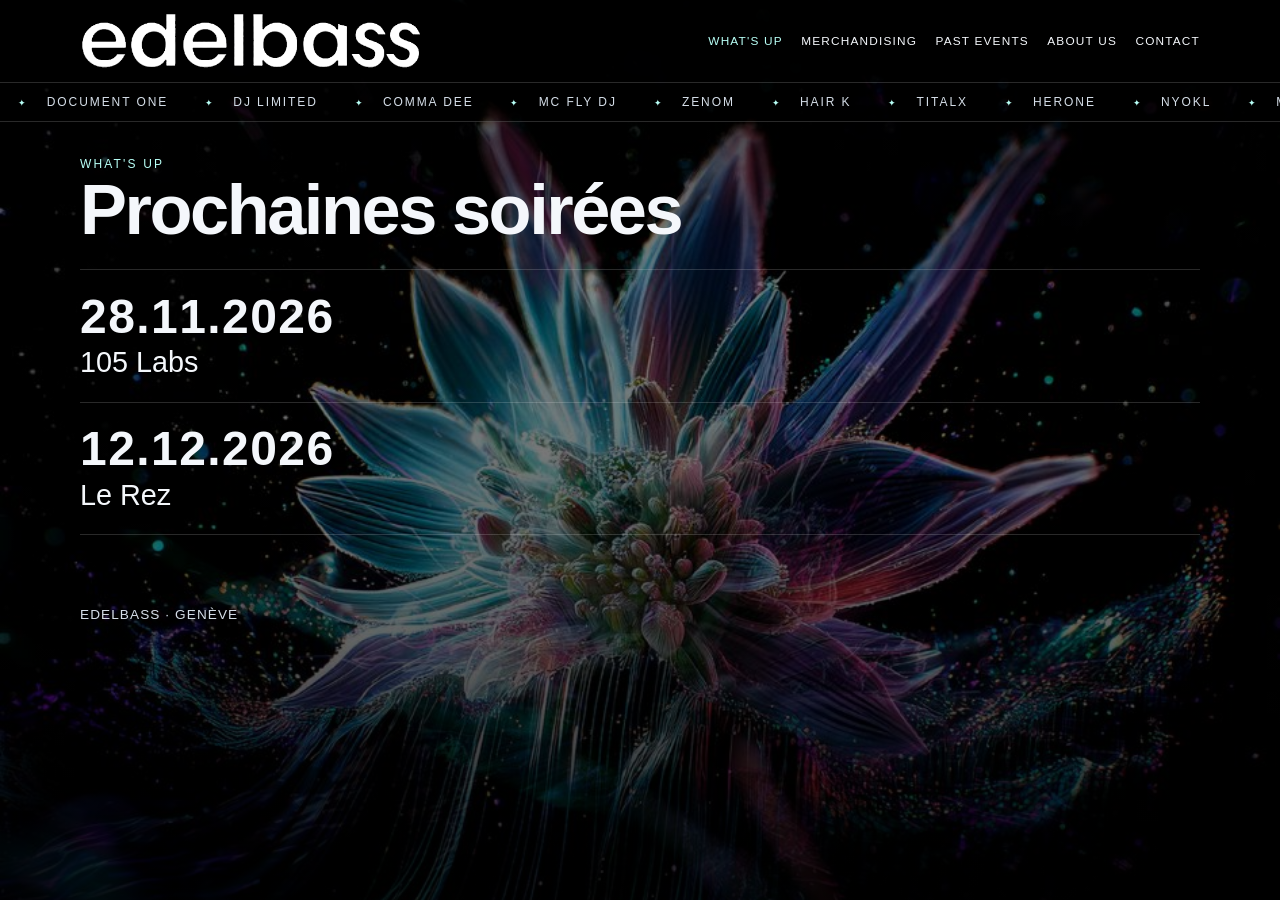
==== index.html @ 44a6c8ba "Importer le site Edelbass tel qu'il est sur le bureau." ====
<!DOCTYPE html>
<html lang="fr">
<head>
  <meta charset="utf-8">
  <meta name="viewport" content="width=device-width, initial-scale=1">
  <title>What's Up — Edelbass</title>
  <meta name="description" content="Prochaines soirées drum and bass d’Edelbass à Genève.">
  <link rel="stylesheet" href="css/style.css">
</head>
<body data-page="whats-up">
  <div data-chrome></div>
  <main class="wrap">
    <p class="kicker">What's Up</p>
    <h1>Prochaines soirées</h1>
    <div data-upcoming></div>
  </main>
  <footer class="site-footer wrap">
    <p>Edelbass · Genève</p>
  </footer>
  <script src="js/content.js"></script>
  <script src="js/main.js"></script>
</body>
</html>
---- css/style.css ----
:root {
  --text: #f4f7fb;
  --muted: #d5dee8;
  --cyan: #b8fff6;
  --line: rgba(255, 255, 255, 0.16);
  --panel: rgba(0, 0, 0, 0.46);
  color-scheme: dark;
}

*,
*::before,
*::after {
  box-sizing: border-box;
}

html {
  scroll-behavior: smooth;
}

body {
  margin: 0;
  min-height: 100vh;
  color: var(--text);
  font-family: "Avenir Next", Avenir, "Century Gothic", "Trebuchet MS", sans-serif;
  background: #05060a;
  overflow-x: hidden;
}

body::before {
  content: "";
  position: fixed;
  inset: 0;
  z-index: -1;
  background:
    linear-gradient(
      to bottom,
      rgba(0, 0, 0, 0.78) 0%,
      rgba(0, 0, 0, 0.48) 32%,
      rgba(0, 0, 0, 0.58) 68%,
      rgba(0, 0, 0, 0.86) 100%
    ),
    url("../themesiteinternet.jpeg") center 18% / cover no-repeat;
}

img {
  max-width: 100%;
}

a {
  color: inherit;
}

:focus-visible {
  outline: 2px solid var(--cyan);
  outline-offset: 3px;
}

.wrap {
  width: min(1120px, calc(100% - 2rem));
  margin-inline: auto;
}

main {
  padding: 2.2rem 0 4.5rem;
}

.kicker {
  margin: 0;
  color: var(--cyan);
  font-size: 0.75rem;
  letter-spacing: 0.18em;
  text-transform: uppercase;
}

h1 {
  margin: 0.35rem 0 1.6rem;
  font-size: clamp(2.2rem, 6vw, 4.4rem);
  font-weight: 600;
  letter-spacing: -0.035em;
  line-height: 0.95;
}

h2 {
  font-weight: 600;
}

.site-header {
  position: sticky;
  top: 0;
  z-index: 20;
  background: rgba(0, 0, 0, 0.5);
  backdrop-filter: blur(16px);
}

.header-inner {
  display: flex;
  flex-wrap: wrap;
  align-items: center;
  justify-content: space-between;
  gap: 0.75rem 1rem;
  width: min(1120px, calc(100% - 2rem));
  margin: 0 auto;
  padding: 0.75rem 0;
}

.logo {
  max-width: calc(100% - 7.5rem);
}

.logo img {
  display: block;
  height: 36px;
  width: auto;
  max-width: 100%;
}

.nav-toggle {
  flex-shrink: 0;
  margin-left: auto;
  min-height: 44px;
  padding: 0.4rem 0.85rem;
  border: 1px solid var(--line);
  background: transparent;
  color: var(--text);
  font: inherit;
  letter-spacing: 0.12em;
  text-transform: uppercase;
  white-space: nowrap;
  cursor: pointer;
}

.site-nav {
  display: none;
  flex-basis: 100%;
  flex-direction: column;
}

.site-nav.is-open {
  display: flex;
}

.site-nav a {
  display: flex;
  align-items: center;
  min-height: 44px;
  padding: 0.75rem 0;
  border-top: 1px solid var(--line);
  text-decoration: none;
  font-size: 0.82rem;
  letter-spacing: 0.1em;
  text-transform: uppercase;
}

.site-nav a[aria-current="page"] {
  color: var(--cyan);
}

.marquee {
  overflow: hidden;
  border-block: 1px solid var(--line);
  background: rgba(0, 0, 0, 0.38);
}

.marquee__track {
  display: flex;
  width: max-content;
  animation: marquee 120s linear infinite;
}

.marquee:hover .marquee__track,
.marquee:focus-within .marquee__track {
  animation-play-state: paused;
}

.marquee__group {
  display: flex;
  margin: 0;
  padding: 0.75rem 0;
  list-style: none;
}

.marquee__group li {
  padding: 0 1.15rem;
  color: var(--muted);
  font-size: 0.75rem;
  letter-spacing: 0.16em;
  text-transform: uppercase;
  white-space: nowrap;
}

.marquee__group li::before {
  content: "✦";
  margin-right: 1.15rem;
  color: var(--cyan);
  font-size: 0.55rem;
}

@keyframes marquee {
  from {
    transform: translateX(0);
  }
  to {
    transform: translateX(-50%);
  }
}

.event-list,
.poster-grid,
.product-grid,
.committee,
.contact-list {
  margin: 0;
  padding: 0;
  list-style: none;
}

.event-card {
  display: grid;
  gap: 0.85rem;
  padding: 1.4rem 0;
  border-top: 1px solid var(--line);
}

.event-card:last-child {
  border-bottom: 1px solid var(--line);
}

.event-poster {
  display: block;
  width: min(220px, 100%);
  height: auto;
}

.event-date,
.event-venue,
.event-info {
  margin: 0;
}

.event-date {
  font-size: clamp(1.8rem, 5vw, 3rem);
  font-weight: 600;
  letter-spacing: 0.03em;
  line-height: 1;
}

.event-venue {
  margin-top: 0.35rem;
  font-size: clamp(1.25rem, 2.5vw, 1.8rem);
  font-weight: 500;
}

.event-info {
  margin-top: 0.45rem;
  color: var(--muted);
}

.ticket {
  justify-self: start;
  display: inline-flex;
  align-items: center;
  min-height: 44px;
  padding: 0.55rem 1rem;
  border: 1px solid rgba(255, 255, 255, 0.75);
  text-decoration: none;
  letter-spacing: 0.14em;
  text-transform: uppercase;
  font-size: 0.75rem;
}

.ticket:hover {
  background: #fff;
  color: #05060a;
}

.poster-grid {
  display: grid;
  gap: 1.4rem;
}

.poster-button {
  display: block;
  width: 100%;
  padding: 0;
  border: 0;
  background: transparent;
  color: inherit;
  text-align: left;
  cursor: pointer;
}

.poster-button img {
  display: block;
  width: 100%;
  height: auto;
  background: rgba(0, 0, 0, 0.25);
}

.poster-button span {
  display: block;
  margin-top: 0.55rem;
  font-size: 0.78rem;
  letter-spacing: 0.14em;
}

.poster-button:hover img {
  opacity: 0.9;
}

.event-dialog {
  width: min(760px, calc(100% - 1.5rem));
  max-height: calc(100vh - 1.5rem);
  margin: auto;
  padding: 1rem;
  border: 1px solid var(--line);
  background: rgba(6, 8, 12, 0.94);
  color: var(--text);
}

.event-dialog::backdrop {
  background: rgba(0, 0, 0, 0.78);
}

.event-dialog__bar {
  display: flex;
  align-items: center;
  justify-content: space-between;
  gap: 1rem;
  margin-bottom: 0.8rem;
}

.event-dialog__date {
  margin: 0;
  letter-spacing: 0.12em;
}

.event-dialog__close {
  min-height: 44px;
  padding: 0.4rem 0.8rem;
  border: 1px solid var(--line);
  background: transparent;
  color: inherit;
  font: inherit;
  cursor: pointer;
}

.event-dialog__poster {
  display: block;
  width: auto;
  max-width: 100%;
  max-height: 68vh;
  height: auto;
  margin-inline: auto;
  object-fit: contain;
}

.photo-grid {
  display: grid;
  grid-template-columns: repeat(auto-fill, minmax(140px, 1fr));
  gap: 0.6rem;
  margin: 1rem 0 0;
  padding: 0;
  list-style: none;
}

.photo-grid img {
  display: block;
  width: 100%;
  height: auto;
}

.product-grid {
  display: grid;
  gap: 1rem;
}

.product {
  padding: 0.9rem;
  background: var(--panel);
  border: 1px solid var(--line);
}

.product img {
  display: block;
  width: 100%;
  height: auto;
  margin-bottom: 0.8rem;
}

.product h2,
.product-price,
.product-variants {
  margin: 0;
}

.product h2 {
  font-size: 1.15rem;
}

.product-price {
  margin-top: 0.3rem;
}

.product-variants {
  margin-top: 0.25rem;
  color: var(--muted);
  font-size: 0.9rem;
}

.prose {
  max-width: 68ch;
}

.prose h2 {
  margin: 2.4rem 0 0.75rem;
  font-size: 1.35rem;
}

.prose p {
  margin: 0 0 0.95rem;
  color: #e8eef4;
  font-size: 1.05rem;
  line-height: 1.65;
}

.committee {
  display: grid;
  gap: 0.75rem;
  margin-top: 1rem;
}

.member {
  padding: 1rem 1.05rem;
  background: var(--panel);
  border: 1px solid var(--line);
}

.member h3 {
  margin: 0;
  font-size: 1.15rem;
  font-weight: 600;
}

.member p {
  margin: 0.35rem 0 0;
  color: var(--cyan);
  font-size: 0.75rem;
  letter-spacing: 0.12em;
  text-transform: uppercase;
}

.contact-list {
  display: grid;
  gap: 0.8rem;
  font-size: clamp(1.4rem, 3vw, 2rem);
}

.contact-list a {
  text-underline-offset: 0.18em;
}

.empty {
  margin: 0;
  color: var(--muted);
  line-height: 1.5;
}

.site-footer {
  padding: 0 0 2rem;
  color: var(--muted);
  font-size: 0.85rem;
  letter-spacing: 0.08em;
  text-transform: uppercase;
}

.site-footer p {
  margin: 0;
}

@media (min-width: 700px) {
  .event-card {
    grid-template-columns: auto 1fr;
    align-items: center;
    column-gap: 2rem;
  }

  .event-card .ticket {
    grid-column: 2;
    justify-self: start;
  }

  .poster-grid,
  .committee,
  .product-grid {
    grid-template-columns: 1fr 1fr;
  }
}

@media (min-width: 980px) {
  .logo img {
    height: 58px;
  }

  .nav-toggle {
    display: none;
  }

  .site-nav,
  .site-nav.is-open {
    display: flex;
    flex-basis: auto;
    flex-direction: row;
    align-items: center;
    gap: 1.15rem;
  }

  .site-nav a {
    padding: 0.35rem 0;
    border-top: 0;
    font-size: 0.74rem;
  }

  .poster-grid {
    grid-template-columns: 1fr 1fr 1fr;
  }

  .product-grid {
    grid-template-columns: repeat(3, 1fr);
  }
}

@media (prefers-reduced-motion: reduce) {
  html {
    scroll-behavior: auto;
  }

  .marquee__track {
    animation: none;
    width: auto;
  }

  .marquee__group {
    flex-wrap: wrap;
    justify-content: center;
    width: 100%;
    row-gap: 0.35rem;
  }

  .marquee__group[aria-hidden="true"] {
    display: none;
  }
}
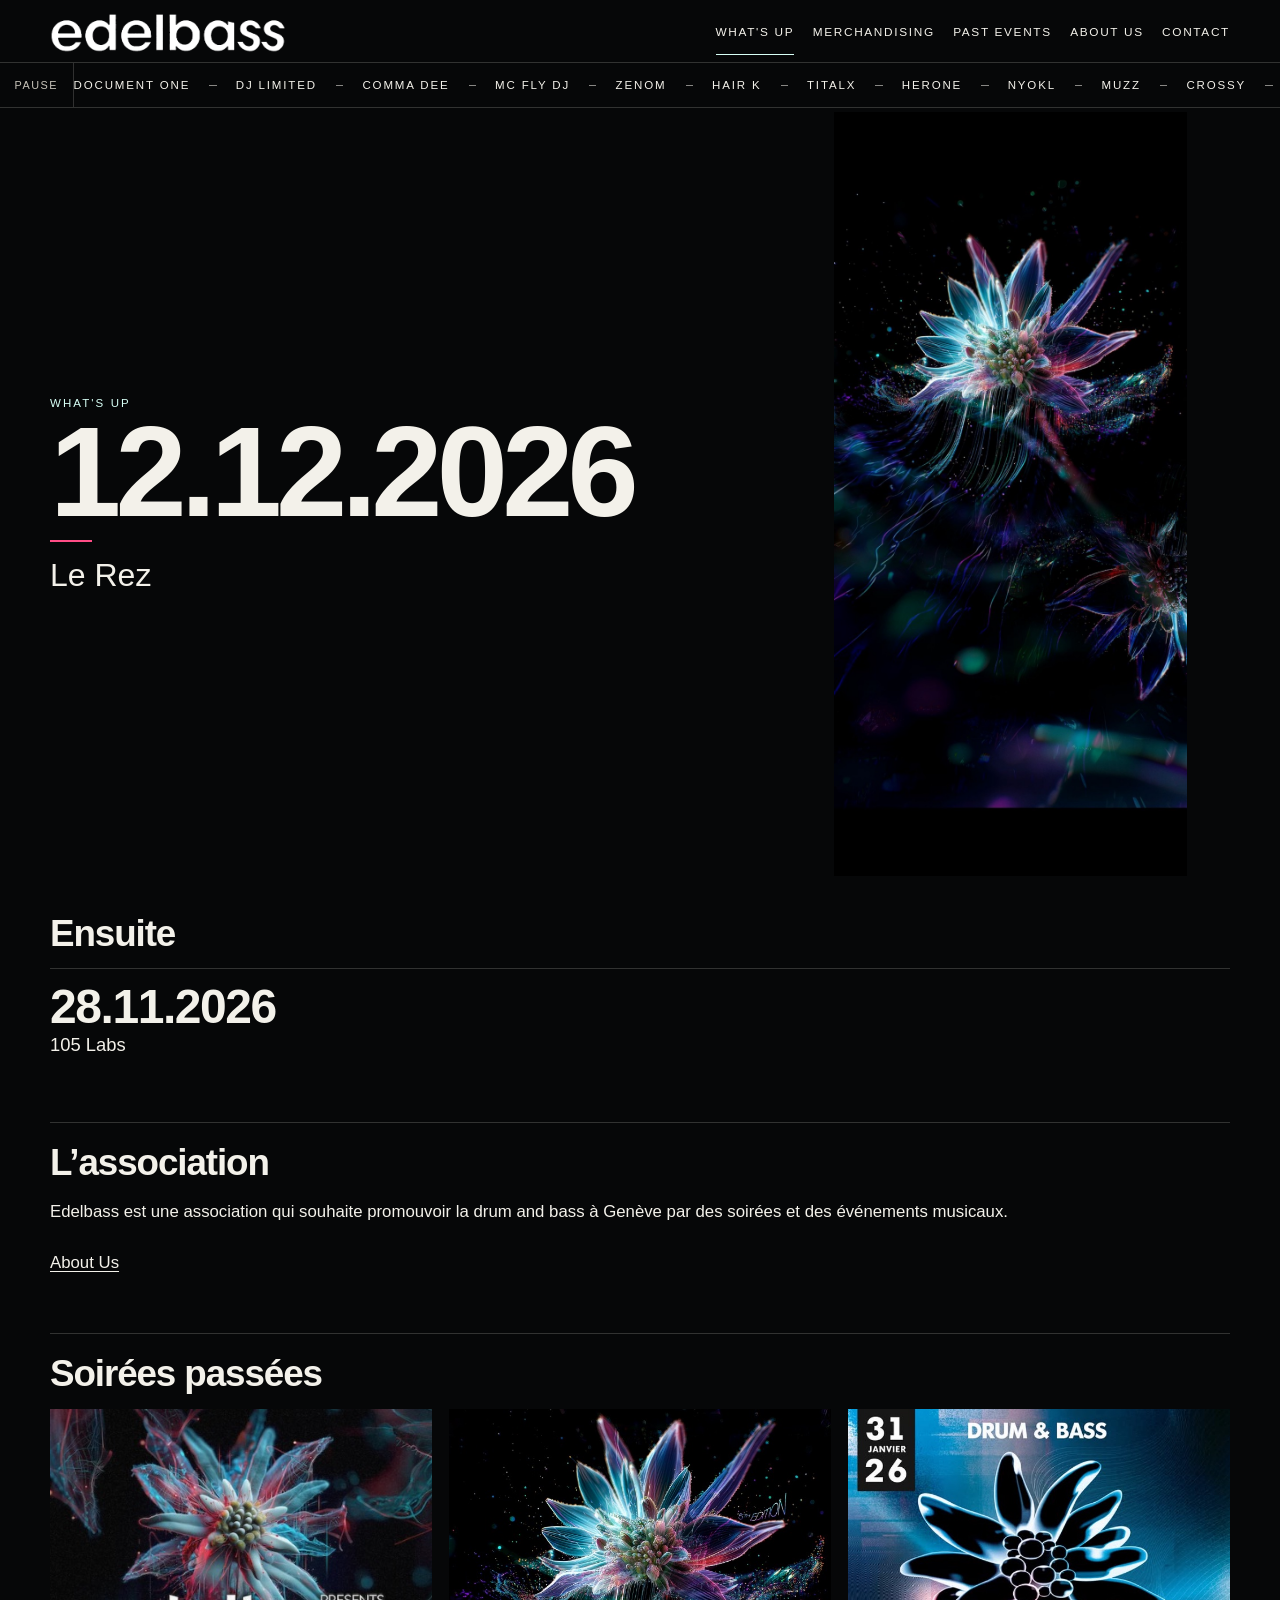
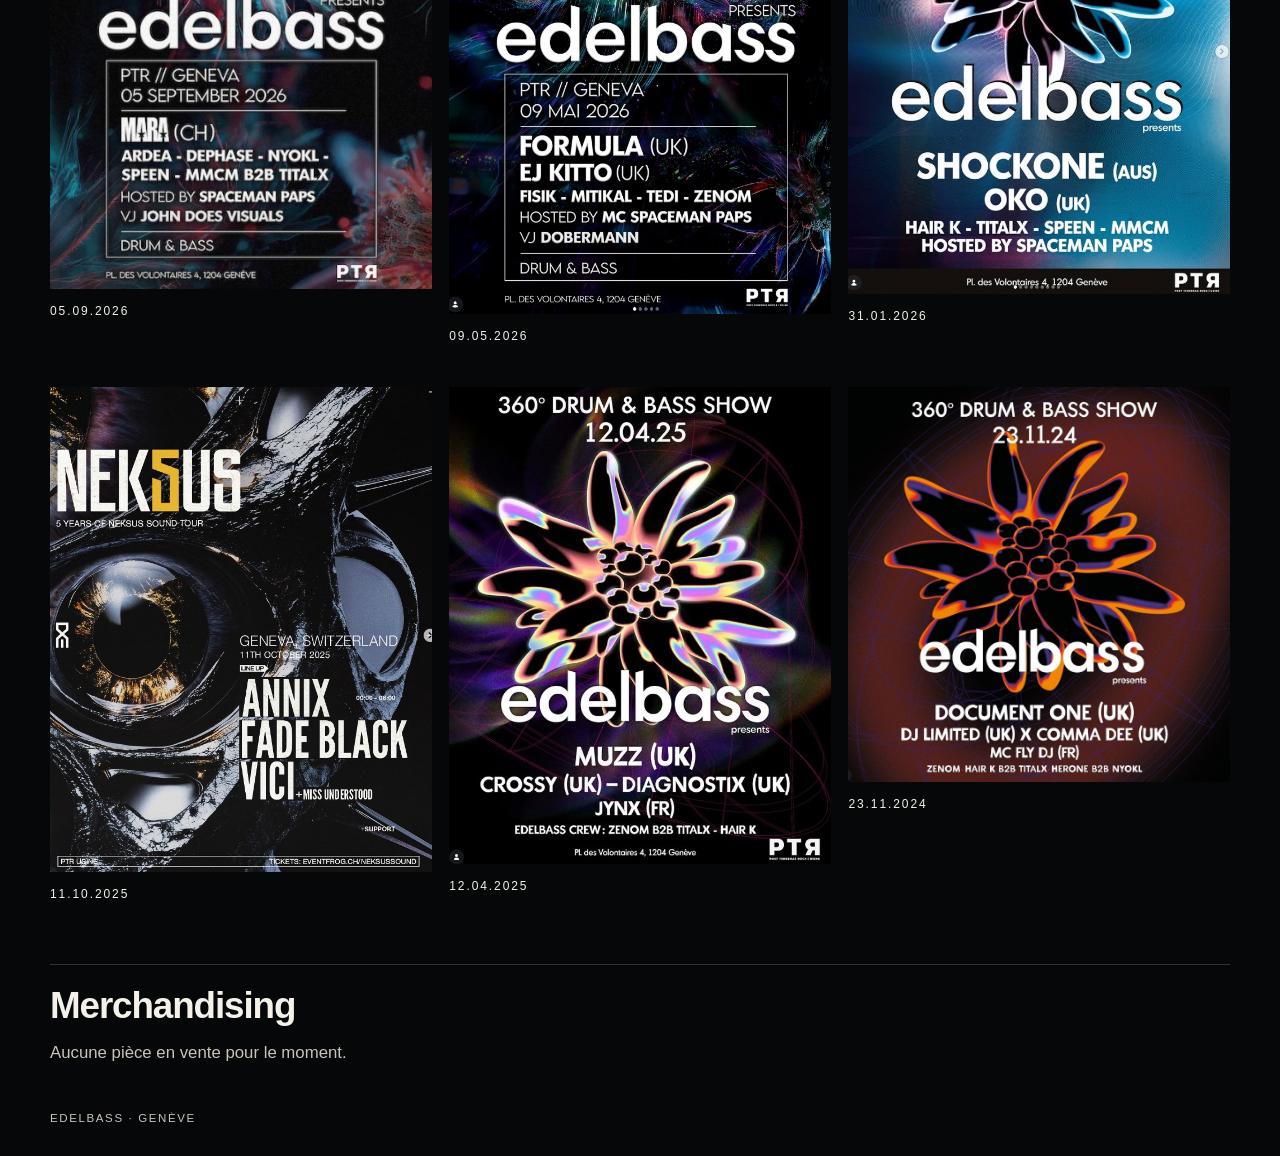
==== commit 9129807f: "Refondre le site Edelbass autour des affiches et de la prochaine date." ====
--- a/index.html
+++ b/index.html
@@ -8,15 +8,39 @@
   <link rel="stylesheet" href="css/style.css">
 </head>
 <body data-page="whats-up">
+  <a class="skip" href="#contenu">Aller au contenu</a>
   <div data-chrome></div>
-  <main class="wrap">
-    <p class="kicker">What's Up</p>
-    <h1>Prochaines soirées</h1>
-    <div data-upcoming></div>
+  <main id="contenu">
+    <div class="stage">
+      <div class="stage__copy">
+        <p class="kicker">What's Up</p>
+        <div data-upcoming></div>
+      </div>
+      <figure class="flower">
+        <img src="media/edelweiss.jpg" alt="Edelweiss lumineux, cyan et magenta, sur fond noir." width="800" height="1732">
+      </figure>
+    </div>
+    <div class="stage-follow" data-upcoming-rest></div>
+    <div class="wrap">
+      <section class="band" data-intro></section>
+      <section class="band">
+        <div class="band__head">
+          <h2><a href="past-events.html">Soirées passées</a></h2>
+        </div>
+        <ul class="poster-grid" data-past-preview></ul>
+      </section>
+      <section class="band">
+        <div class="band__head">
+          <h2><a href="merchandising.html">Merchandising</a></h2>
+        </div>
+        <div data-merch-preview></div>
+      </section>
+    </div>
   </main>
-  <footer class="site-footer wrap">
+  <footer class="site-footer">
     <p>Edelbass · Genève</p>
   </footer>
+  <noscript><p class="noscript">Activez JavaScript pour afficher les soirées.</p></noscript>
   <script src="js/content.js"></script>
   <script src="js/main.js"></script>
 </body>
--- a/css/style.css
+++ b/css/style.css
@@ -1,9 +1,10 @@
 :root {
-  --text: #f4f7fb;
-  --muted: #d5dee8;
-  --cyan: #b8fff6;
-  --line: rgba(255, 255, 255, 0.16);
-  --panel: rgba(0, 0, 0, 0.46);
+  --bg: #060708;
+  --text: #f3f1ea;
+  --muted: #c8c4ba;
+  --cyan: #d7fff6;
+  --magenta: #ff4d86;
+  --line: rgba(243, 241, 234, 0.18);
   color-scheme: dark;
 }
 
@@ -14,40 +15,37 @@
 }
 
 html {
-  scroll-behavior: smooth;
+  background: var(--bg);
 }
 
 body {
   margin: 0;
-  min-height: 100vh;
+  background: var(--bg);
   color: var(--text);
   font-family: "Avenir Next", Avenir, "Century Gothic", "Trebuchet MS", sans-serif;
-  background: #05060a;
-  overflow-x: hidden;
-}
-
-body::before {
-  content: "";
-  position: fixed;
-  inset: 0;
-  z-index: -1;
-  background:
-    linear-gradient(
-      to bottom,
-      rgba(0, 0, 0, 0.78) 0%,
-      rgba(0, 0, 0, 0.48) 32%,
-      rgba(0, 0, 0, 0.58) 68%,
-      rgba(0, 0, 0, 0.86) 100%
-    ),
-    url("../themesiteinternet.jpeg") center 18% / cover no-repeat;
+  font-size: 1.05rem;
+  line-height: 1.5;
 }
 
 img {
   max-width: 100%;
+  height: auto;
 }
 
 a {
   color: inherit;
+}
+
+button {
+  font: inherit;
+  color: inherit;
+  background: transparent;
+  border: 0;
+  cursor: pointer;
+}
+
+:focus {
+  outline: none;
 }
 
 :focus-visible {
@@ -55,41 +53,59 @@
   outline-offset: 3px;
 }
 
-.wrap {
-  width: min(1120px, calc(100% - 2rem));
-  margin-inline: auto;
-}
-
-main {
-  padding: 2.2rem 0 4.5rem;
-}
-
-.kicker {
-  margin: 0;
-  color: var(--cyan);
-  font-size: 0.75rem;
-  letter-spacing: 0.18em;
-  text-transform: uppercase;
+::selection {
+  background: #143f3b;
+  color: var(--text);
+}
+
+h1,
+h2,
+h3,
+.next__date,
+.later__date,
+.bill li.is-lead {
+  font-family: "Avenir Next Condensed", "Avenir Next", "Century Gothic", sans-serif;
+  font-weight: 600;
 }
 
 h1 {
-  margin: 0.35rem 0 1.6rem;
-  font-size: clamp(2.2rem, 6vw, 4.4rem);
-  font-weight: 600;
-  letter-spacing: -0.035em;
-  line-height: 0.95;
+  margin: 0.15rem 0 1rem;
+  font-size: clamp(3rem, 10vw, 6rem);
+  letter-spacing: -0.04em;
+  line-height: 0.88;
 }
 
 h2 {
-  font-weight: 600;
-}
-
-.site-header {
+  margin: 0 0 1rem;
+  font-size: clamp(1.7rem, 3vw, 2.3rem);
+  letter-spacing: -0.03em;
+  line-height: 1;
+}
+
+p {
+  overflow-wrap: break-word;
+}
+
+.skip {
+  position: absolute;
+  left: 1rem;
+  top: 0;
+  transform: translateY(-140%);
+  z-index: 40;
+  padding: 0.7rem 0.9rem;
+  background: var(--text);
+  color: var(--bg);
+}
+
+.skip:focus {
+  transform: none;
+}
+
+.top {
   position: sticky;
   top: 0;
   z-index: 20;
-  background: rgba(0, 0, 0, 0.5);
-  backdrop-filter: blur(16px);
+  background: var(--bg);
 }
 
 .header-inner {
@@ -97,105 +113,120 @@
   flex-wrap: wrap;
   align-items: center;
   justify-content: space-between;
-  gap: 0.75rem 1rem;
-  width: min(1120px, calc(100% - 2rem));
+  gap: 0.25rem 1rem;
+  width: min(1180px, calc(100% - 2rem));
   margin: 0 auto;
-  padding: 0.75rem 0;
+  padding: 0.7rem 0 0.45rem;
 }
 
 .logo {
-  max-width: calc(100% - 7.5rem);
+  max-width: calc(100% - 5.5rem);
 }
 
 .logo img {
   display: block;
-  height: 36px;
   width: auto;
+  height: auto;
   max-width: 100%;
+  max-height: 28px;
 }
 
 .nav-toggle {
-  flex-shrink: 0;
-  margin-left: auto;
+  display: none;
+  min-width: 44px;
   min-height: 44px;
-  padding: 0.4rem 0.85rem;
-  border: 1px solid var(--line);
-  background: transparent;
+  padding: 0 0.2rem;
+  letter-spacing: 0.14em;
+  text-transform: uppercase;
+  font-size: 0.72rem;
+}
+
+.site-nav {
+  display: flex;
+  align-items: center;
+  gap: 1.15rem;
+}
+
+.site-nav a {
+  display: inline-flex;
+  align-items: center;
+  min-height: 44px;
+  font-size: 0.74rem;
+  letter-spacing: 0.14em;
+  text-decoration: none;
+  text-transform: uppercase;
+}
+
+.site-nav a[aria-current="page"] {
+  box-shadow: inset 0 -1px 0 var(--cyan);
+}
+
+.marquee {
+  display: flex;
+  align-items: stretch;
+  border-top: 1px solid var(--line);
+  border-bottom: 1px solid var(--line);
+}
+
+.marquee__toggle {
+  flex: none;
+  min-width: 4.6rem;
+  min-height: 44px;
+  padding: 0 0.8rem;
+  border-right: 1px solid var(--line);
+  color: var(--muted);
+  font-size: 0.68rem;
+  letter-spacing: 0.14em;
+  text-transform: uppercase;
+}
+
+.marquee__viewport {
+  overflow: hidden;
+  min-width: 0;
+  flex: 1;
+  display: flex;
+  align-items: center;
+}
+
+.marquee__track {
+  display: flex;
+  width: max-content;
+  animation: ticker 110s linear infinite;
+}
+
+.marquee__viewport:hover .marquee__track,
+.marquee.is-paused .marquee__track {
+  animation-play-state: paused;
+}
+
+.marquee__group {
+  display: flex;
+  align-items: center;
+  margin: 0;
+  padding: 0;
+  list-style: none;
+}
+
+.marquee__group li {
+  display: flex;
+  align-items: center;
+  gap: 1.2rem;
+  padding-right: 1.2rem;
   color: var(--text);
-  font: inherit;
-  letter-spacing: 0.12em;
+  font-size: 0.72rem;
+  letter-spacing: 0.16em;
   text-transform: uppercase;
   white-space: nowrap;
-  cursor: pointer;
-}
-
-.site-nav {
-  display: none;
-  flex-basis: 100%;
-  flex-direction: column;
-}
-
-.site-nav.is-open {
-  display: flex;
-}
-
-.site-nav a {
-  display: flex;
-  align-items: center;
-  min-height: 44px;
-  padding: 0.75rem 0;
-  border-top: 1px solid var(--line);
-  text-decoration: none;
-  font-size: 0.82rem;
-  letter-spacing: 0.1em;
-  text-transform: uppercase;
-}
-
-.site-nav a[aria-current="page"] {
-  color: var(--cyan);
-}
-
-.marquee {
-  overflow: hidden;
-  border-block: 1px solid var(--line);
-  background: rgba(0, 0, 0, 0.38);
-}
-
-.marquee__track {
-  display: flex;
-  width: max-content;
-  animation: marquee 120s linear infinite;
-}
-
-.marquee:hover .marquee__track,
-.marquee:focus-within .marquee__track {
-  animation-play-state: paused;
-}
-
-.marquee__group {
-  display: flex;
-  margin: 0;
-  padding: 0.75rem 0;
-  list-style: none;
-}
-
-.marquee__group li {
-  padding: 0 1.15rem;
-  color: var(--muted);
-  font-size: 0.75rem;
-  letter-spacing: 0.16em;
-  text-transform: uppercase;
-  white-space: nowrap;
-}
-
-.marquee__group li::before {
-  content: "✦";
-  margin-right: 1.15rem;
-  color: var(--cyan);
-  font-size: 0.55rem;
-}
-
-@keyframes marquee {
+}
+
+.marquee__group li::after {
+  content: "";
+  width: 0.45rem;
+  height: 1px;
+  background: rgba(243, 241, 234, 0.55);
+}
+
+@keyframes ticker {
   from {
     transform: translateX(0);
   }
@@ -204,320 +235,427 @@
   }
 }
 
-.event-list,
-.poster-grid,
-.product-grid,
-.committee,
-.contact-list {
+.wrap,
+.stage,
+.stage-follow {
+  width: min(1180px, calc(100% - 2rem));
+  margin-inline: auto;
+}
+
+.page {
+  padding-top: 1.6rem;
+  padding-bottom: 3rem;
+}
+
+.kicker {
+  margin: 0 0 0.45rem;
+  color: var(--cyan);
+  font-size: 0.72rem;
+  letter-spacing: 0.18em;
+  text-transform: uppercase;
+}
+
+.stage {
+  display: grid;
+  gap: 1.25rem;
+  padding-top: 1.2rem;
+}
+
+.flower {
+  margin: 0;
+}
+
+.flower img {
+  display: block;
+  width: auto;
+  height: auto;
+  max-width: 100%;
+  max-height: 72svh;
+  margin-inline: auto;
+  object-fit: contain;
+}
+
+.next__date {
+  margin: 0;
+  font-size: clamp(3.2rem, 15vw, 8rem);
+  font-weight: 600;
+  letter-spacing: -0.045em;
+  line-height: 0.82;
+  font-variant-numeric: tabular-nums;
+}
+
+.next__mark {
+  width: 2.6rem;
+  height: 2px;
+  margin: 1rem 0 0.9rem;
+  border: 0;
+  background: var(--magenta);
+}
+
+.venue {
+  margin: 0;
+  font-size: clamp(1.35rem, 3vw, 2rem);
+  line-height: 1.15;
+}
+
+.later .venue {
+  font-size: 1.15rem;
+}
+
+.info,
+.description {
+  margin: 0.45rem 0 0;
+  color: var(--muted);
+}
+
+.inline-poster {
+  margin: 1rem 0 0;
+}
+
+.inline-poster img {
+  display: block;
+  width: min(100%, 22rem);
+  height: auto;
+}
+
+.later {
+  margin-top: 2.2rem;
+}
+
+.later__list {
   margin: 0;
   padding: 0;
   list-style: none;
 }
 
-.event-card {
+.later__list > li {
+  padding: 1rem 0 1.15rem;
+  border-top: 1px solid var(--line);
+}
+
+.later__date {
+  margin: 0 0 0.35rem;
+  font-size: clamp(2rem, 6vw, 3rem);
+  letter-spacing: -0.03em;
+  line-height: 0.9;
+  font-variant-numeric: tabular-nums;
+}
+
+.later .bill li.is-lead {
+  font-size: clamp(1.25rem, 3vw, 1.7rem);
+}
+
+.band {
+  margin-top: 3rem;
+  padding-top: 1.4rem;
+  border-top: 1px solid var(--line);
+}
+
+.band__head {
+  display: flex;
+  justify-content: space-between;
+  align-items: baseline;
+  gap: 1rem;
+  margin-bottom: 1rem;
+}
+
+.band__head h2 {
+  margin: 0;
+}
+
+.band__head a {
+  color: inherit;
+  text-decoration: none;
+}
+
+.band__head a:hover,
+.band__head a:focus-visible {
+  color: var(--cyan);
+}
+
+.text-link {
+  display: inline-flex;
+  align-items: center;
+  min-height: 44px;
+  text-underline-offset: 0.18em;
+}
+
+.poster-grid,
+.photo-grid,
+.product-grid {
   display: grid;
-  gap: 0.85rem;
-  padding: 1.4rem 0;
-  border-top: 1px solid var(--line);
-}
-
-.event-card:last-child {
-  border-bottom: 1px solid var(--line);
-}
-
-.event-poster {
-  display: block;
-  width: min(220px, 100%);
-  height: auto;
-}
-
-.event-date,
-.event-venue,
-.event-info {
-  margin: 0;
-}
-
-.event-date {
-  font-size: clamp(1.8rem, 5vw, 3rem);
-  font-weight: 600;
-  letter-spacing: 0.03em;
-  line-height: 1;
-}
-
-.event-venue {
-  margin-top: 0.35rem;
-  font-size: clamp(1.25rem, 2.5vw, 1.8rem);
-  font-weight: 500;
-}
-
-.event-info {
-  margin-top: 0.45rem;
-  color: var(--muted);
-}
-
-.ticket {
-  justify-self: start;
-  display: inline-flex;
-  align-items: center;
-  min-height: 44px;
-  padding: 0.55rem 1rem;
-  border: 1px solid rgba(255, 255, 255, 0.75);
-  text-decoration: none;
-  letter-spacing: 0.14em;
-  text-transform: uppercase;
-  font-size: 0.75rem;
-}
-
-.ticket:hover {
-  background: #fff;
-  color: #05060a;
-}
-
-.poster-grid {
-  display: grid;
-  gap: 1.4rem;
-}
-
-.poster-button {
-  display: block;
-  width: 100%;
-  padding: 0;
-  border: 0;
-  background: transparent;
-  color: inherit;
-  text-align: left;
-  cursor: pointer;
-}
-
-.poster-button img {
-  display: block;
-  width: 100%;
-  height: auto;
-  background: rgba(0, 0, 0, 0.25);
-}
-
-.poster-button span {
-  display: block;
-  margin-top: 0.55rem;
-  font-size: 0.78rem;
-  letter-spacing: 0.14em;
-}
-
-.poster-button:hover img {
-  opacity: 0.9;
-}
-
-.event-dialog {
-  width: min(760px, calc(100% - 1.5rem));
-  max-height: calc(100vh - 1.5rem);
-  margin: auto;
-  padding: 1rem;
-  border: 1px solid var(--line);
-  background: rgba(6, 8, 12, 0.94);
-  color: var(--text);
-}
-
-.event-dialog::backdrop {
-  background: rgba(0, 0, 0, 0.78);
-}
-
-.event-dialog__bar {
-  display: flex;
-  align-items: center;
-  justify-content: space-between;
-  gap: 1rem;
-  margin-bottom: 0.8rem;
-}
-
-.event-dialog__date {
-  margin: 0;
-  letter-spacing: 0.12em;
-}
-
-.event-dialog__close {
-  min-height: 44px;
-  padding: 0.4rem 0.8rem;
-  border: 1px solid var(--line);
-  background: transparent;
-  color: inherit;
-  font: inherit;
-  cursor: pointer;
-}
-
-.event-dialog__poster {
-  display: block;
-  width: auto;
-  max-width: 100%;
-  max-height: 68vh;
-  height: auto;
-  margin-inline: auto;
-  object-fit: contain;
-}
-
-.photo-grid {
-  display: grid;
-  grid-template-columns: repeat(auto-fill, minmax(140px, 1fr));
-  gap: 0.6rem;
-  margin: 1rem 0 0;
+  grid-template-columns: 1fr;
+  gap: 1.8rem 1.1rem;
+  margin: 0;
   padding: 0;
   list-style: none;
 }
 
-.photo-grid img {
+.poster-link,
+.photo-grid a {
   display: block;
-  width: 100%;
-  height: auto;
-}
-
-.product-grid {
-  display: grid;
-  gap: 1rem;
-}
-
-.product {
-  padding: 0.9rem;
-  background: var(--panel);
-  border: 1px solid var(--line);
-}
-
+  color: inherit;
+  text-decoration: none;
+}
+
+.poster-link img,
+.photo-grid img,
+.night__poster img,
 .product img {
   display: block;
   width: 100%;
   height: auto;
-  margin-bottom: 0.8rem;
-}
-
-.product h2,
+}
+
+.poster-link span {
+  display: flex;
+  align-items: center;
+  min-height: 44px;
+  font-size: 0.75rem;
+  letter-spacing: 0.16em;
+  text-transform: uppercase;
+}
+
+.poster-link:hover span,
+.poster-link:focus-visible span {
+  color: var(--cyan);
+}
+
+.night__poster {
+  margin: 1.4rem 0 0;
+}
+
+.night__poster img {
+  width: min(100%, 36rem);
+}
+
+.bill {
+  margin: 0.8rem 0 0;
+  padding: 0;
+  list-style: none;
+}
+
+.bill li {
+  padding: 0.7rem 0;
+  border-top: 1px solid var(--line);
+}
+
+.bill li.is-lead {
+  font-size: clamp(1.7rem, 4vw, 2.7rem);
+  letter-spacing: -0.03em;
+  line-height: 0.95;
+}
+
+.bill__group {
+  display: block;
+  margin-bottom: 0.3rem;
+  color: var(--muted);
+  font-family: "Avenir Next", Avenir, sans-serif;
+  font-size: 0.72rem;
+  font-weight: 500;
+  letter-spacing: 0.16em;
+  text-transform: uppercase;
+}
+
+.prose h2 {
+  margin: 2.2rem 0 0.7rem;
+  font-size: 1.45rem;
+}
+
+.prose p {
+  max-width: 64ch;
+  margin: 0 0 0.9rem;
+}
+
+.committee {
+  max-width: 42rem;
+}
+
+.member {
+  display: flex;
+  flex-wrap: wrap;
+  justify-content: space-between;
+  align-items: baseline;
+  gap: 0.35rem 1rem;
+  padding: 0.85rem 0;
+  border-top: 1px solid var(--line);
+}
+
+.member img {
+  width: 5rem;
+  height: auto;
+}
+
+.member h3 {
+  margin: 0;
+  font-size: 1.2rem;
+}
+
+.member p {
+  margin: 0;
+  color: var(--muted);
+  font-size: 0.72rem;
+  letter-spacing: 0.12em;
+  text-transform: uppercase;
+}
+
+.contact-list {
+  margin: 0;
+  padding: 0;
+  list-style: none;
+}
+
+.contact-list a {
+  display: inline-flex;
+  align-items: center;
+  min-height: 44px;
+  font-family: "Avenir Next Condensed", "Avenir Next", sans-serif;
+  font-size: clamp(1.8rem, 5vw, 2.8rem);
+  letter-spacing: -0.03em;
+  text-underline-offset: 0.12em;
+}
+
+.product h3 {
+  margin: 0.55rem 0 0;
+  font-size: 1.2rem;
+}
+
 .product-price,
-.product-variants {
-  margin: 0;
-}
-
-.product h2 {
-  font-size: 1.15rem;
-}
-
-.product-price {
-  margin-top: 0.3rem;
-}
-
-.product-variants {
-  margin-top: 0.25rem;
+.product-variants,
+.empty {
+  margin: 0.3rem 0 0;
   color: var(--muted);
-  font-size: 0.9rem;
-}
-
-.prose {
-  max-width: 68ch;
-}
-
-.prose h2 {
-  margin: 2.4rem 0 0.75rem;
-  font-size: 1.35rem;
-}
-
-.prose p {
-  margin: 0 0 0.95rem;
-  color: #e8eef4;
-  font-size: 1.05rem;
-  line-height: 1.65;
-}
-
-.committee {
-  display: grid;
-  gap: 0.75rem;
-  margin-top: 1rem;
-}
-
-.member {
-  padding: 1rem 1.05rem;
-  background: var(--panel);
+}
+
+.product-grid + .empty,
+.empty + .empty {
+  margin-top: 0.8rem;
+}
+
+.site-footer {
+  width: min(1180px, calc(100% - 2rem));
+  margin: 0 auto;
+  padding: 2.8rem 0 1.8rem;
+  color: var(--muted);
+  font-size: 0.72rem;
+  letter-spacing: 0.14em;
+  text-transform: uppercase;
+}
+
+.site-footer p {
+  margin: 0;
+}
+
+.noscript {
+  margin: 0;
+  padding: 0.8rem 1rem;
+  background: #1a1214;
+}
+
+.viewer {
+  width: min(960px, calc(100% - 1.25rem));
+  max-height: calc(100svh - 1.25rem);
+  margin: auto;
+  padding: 0.75rem;
+  background: var(--bg);
+  color: var(--text);
   border: 1px solid var(--line);
 }
 
-.member h3 {
-  margin: 0;
-  font-size: 1.15rem;
-  font-weight: 600;
-}
-
-.member p {
-  margin: 0.35rem 0 0;
-  color: var(--cyan);
+.viewer::backdrop {
+  background: rgba(0, 0, 0, 0.9);
+}
+
+.viewer__bar {
+  display: flex;
+  flex-wrap: wrap;
+  gap: 0.35rem 0.8rem;
+  margin-bottom: 0.7rem;
+}
+
+.viewer__bar button {
+  min-height: 44px;
+  min-width: 44px;
+  padding: 0 0.2rem;
+  letter-spacing: 0.12em;
+  text-transform: uppercase;
+  font-size: 0.72rem;
+}
+
+.viewer figure {
+  margin: 0;
+}
+
+.viewer img {
+  display: block;
+  width: auto;
+  height: auto;
+  max-width: 100%;
+  max-height: calc(100svh - 9rem);
+  margin-inline: auto;
+  object-fit: contain;
+}
+
+.viewer figcaption {
+  margin-top: 0.55rem;
+  color: var(--muted);
   font-size: 0.75rem;
-  letter-spacing: 0.12em;
-  text-transform: uppercase;
-}
-
-.contact-list {
-  display: grid;
-  gap: 0.8rem;
-  font-size: clamp(1.4rem, 3vw, 2rem);
-}
-
-.contact-list a {
-  text-underline-offset: 0.18em;
-}
-
-.empty {
-  margin: 0;
-  color: var(--muted);
-  line-height: 1.5;
-}
-
-.site-footer {
-  padding: 0 0 2rem;
-  color: var(--muted);
-  font-size: 0.85rem;
-  letter-spacing: 0.08em;
-  text-transform: uppercase;
-}
-
-.site-footer p {
-  margin: 0;
+  letter-spacing: 0.14em;
+  text-transform: uppercase;
 }
 
 @media (min-width: 700px) {
-  .event-card {
-    grid-template-columns: auto 1fr;
-    align-items: center;
-    column-gap: 2rem;
-  }
-
-  .event-card .ticket {
-    grid-column: 2;
-    justify-self: start;
-  }
-
   .poster-grid,
-  .committee,
+  .photo-grid {
+    grid-template-columns: 1fr 1fr;
+  }
+
   .product-grid {
     grid-template-columns: 1fr 1fr;
   }
 }
 
-@media (min-width: 980px) {
+@media (min-width: 860px) {
   .logo img {
-    height: 58px;
-  }
-
+    max-height: 40px;
+  }
+}
+
+@media (max-width: 859px) {
   .nav-toggle {
+    display: inline-flex;
+    align-items: center;
+    justify-content: center;
+  }
+
+  .site-nav {
     display: none;
-  }
-
-  .site-nav,
+    flex-basis: 100%;
+    flex-direction: column;
+    align-items: stretch;
+    gap: 0;
+  }
+
   .site-nav.is-open {
     display: flex;
-    flex-basis: auto;
-    flex-direction: row;
+  }
+
+  .site-nav a {
+    border-top: 1px solid var(--line);
+  }
+}
+
+@media (min-width: 960px) {
+  .stage {
+    grid-template-columns: minmax(0, 1.15fr) minmax(220px, 0.7fr);
     align-items: center;
-    gap: 1.15rem;
-  }
-
-  .site-nav a {
-    padding: 0.35rem 0;
-    border-top: 0;
-    font-size: 0.74rem;
+    min-height: calc(100svh - 8rem);
+    padding-top: 0;
+  }
+
+  .flower img {
+    max-height: calc(100svh - 8.5rem);
+    margin-left: auto;
   }
 
   .poster-grid {
@@ -530,23 +668,19 @@
 }
 
 @media (prefers-reduced-motion: reduce) {
-  html {
-    scroll-behavior: auto;
-  }
-
   .marquee__track {
     animation: none;
-    width: auto;
-  }
-
-  .marquee__group {
-    flex-wrap: wrap;
-    justify-content: center;
-    width: 100%;
-    row-gap: 0.35rem;
   }
 
   .marquee__group[aria-hidden="true"] {
     display: none;
   }
-}
+
+  .marquee__toggle {
+    display: none;
+  }
+
+  .marquee__viewport {
+    overflow-x: auto;
+  }
+}
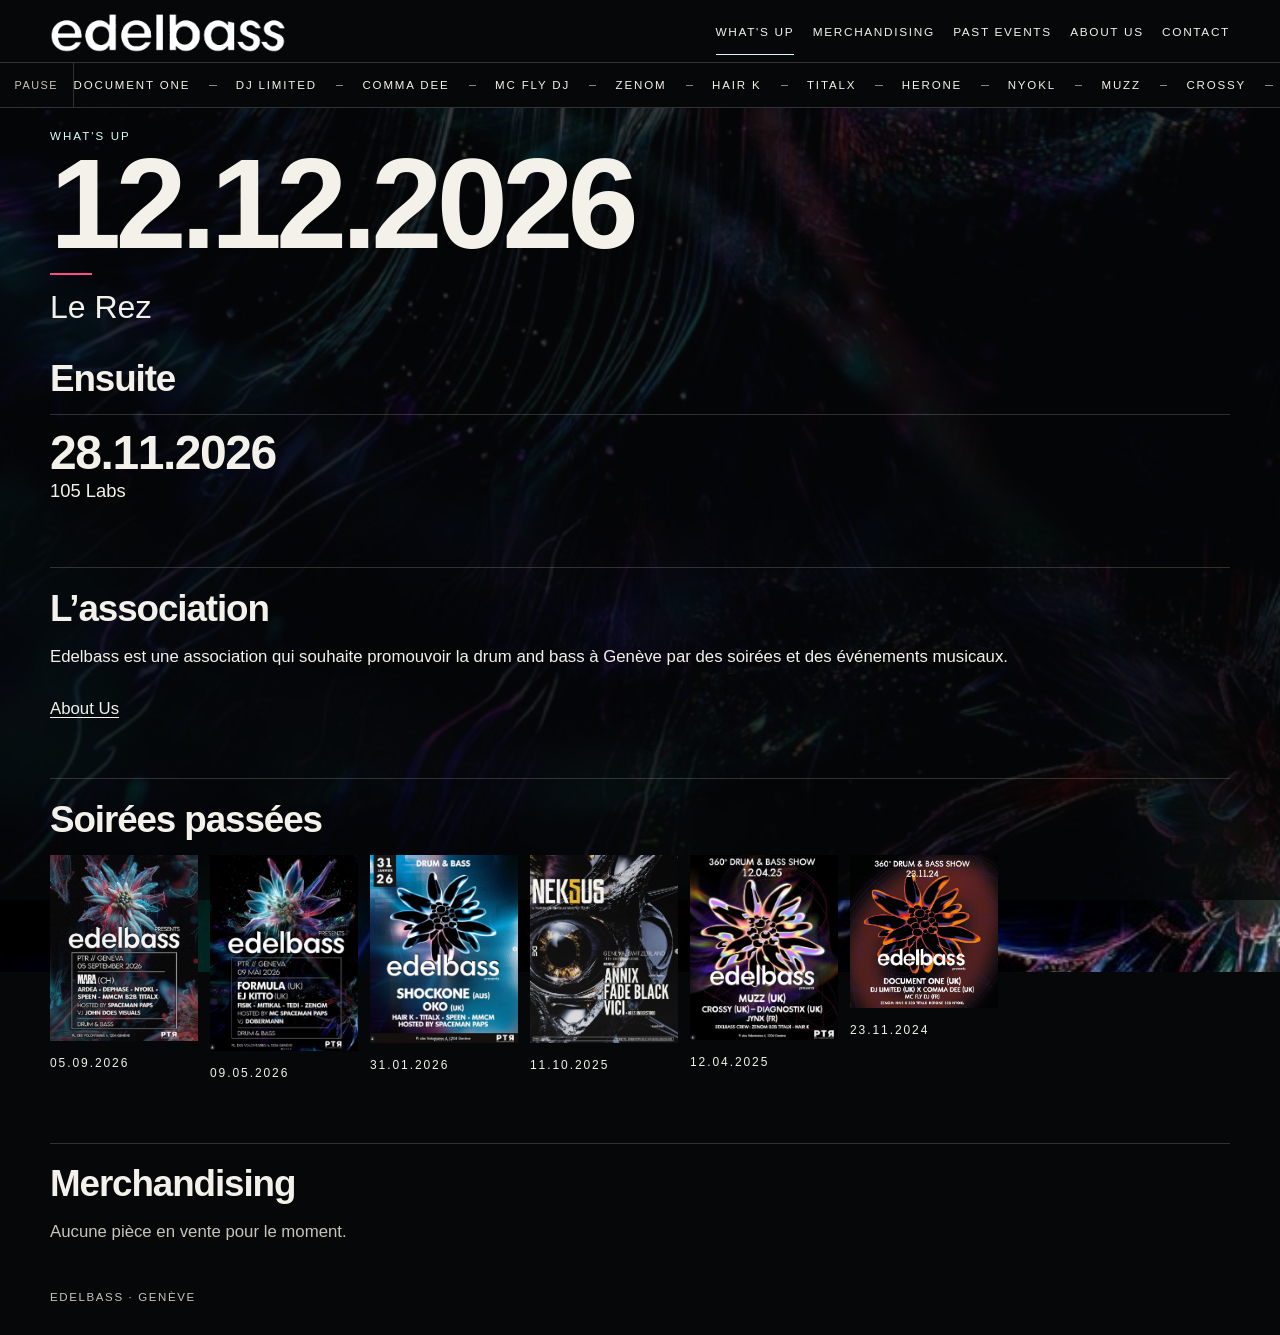
==== commit cdf99611: "Mettre l’edelweiss en fond animé et réduire les affiches." ====
--- a/index.html
+++ b/index.html
@@ -16,9 +16,6 @@
         <p class="kicker">What's Up</p>
         <div data-upcoming></div>
       </div>
-      <figure class="flower">
-        <img src="media/edelweiss.jpg" alt="Edelweiss lumineux, cyan et magenta, sur fond noir." width="800" height="1732">
-      </figure>
     </div>
     <div class="stage-follow" data-upcoming-rest></div>
     <div class="wrap">
--- a/css/style.css
+++ b/css/style.css
@@ -19,12 +19,43 @@
 }
 
 body {
-  margin: 0;
-  background: var(--bg);
+  position: relative;
+  z-index: 0;
+  margin: 0;
+  background: transparent;
   color: var(--text);
   font-family: "Avenir Next", Avenir, "Century Gothic", "Trebuchet MS", sans-serif;
   font-size: 1.05rem;
   line-height: 1.5;
+}
+
+body::before,
+body::after {
+  content: "";
+  position: fixed;
+  pointer-events: none;
+}
+
+body::before {
+  z-index: -2;
+  inset: -8%;
+  background: var(--bg) url("../media/edelweiss.jpg") center / cover no-repeat;
+  animation: edelweiss-drift 52s ease-in-out infinite alternate;
+}
+
+body::after {
+  z-index: -1;
+  inset: 0;
+  background: rgba(6, 7, 8, 0.78);
+}
+
+@keyframes edelweiss-drift {
+  from {
+    transform: scale(1.04) translate3d(0, 0, 0);
+  }
+  to {
+    transform: scale(1.1) translate3d(-1.6%, -2.2%, 0);
+  }
 }
 
 img {
@@ -256,23 +287,7 @@
 }
 
 .stage {
-  display: grid;
-  gap: 1.25rem;
   padding-top: 1.2rem;
-}
-
-.flower {
-  margin: 0;
-}
-
-.flower img {
-  display: block;
-  width: auto;
-  height: auto;
-  max-width: 100%;
-  max-height: 72svh;
-  margin-inline: auto;
-  object-fit: contain;
 }
 
 .next__date {
@@ -380,7 +395,16 @@
   text-underline-offset: 0.18em;
 }
 
-.poster-grid,
+.poster-grid {
+  display: flex;
+  flex-wrap: wrap;
+  align-items: flex-start;
+  gap: 1.15rem 0.75rem;
+  margin: 0;
+  padding: 0;
+  list-style: none;
+}
+
 .photo-grid,
 .product-grid {
   display: grid;
@@ -396,6 +420,10 @@
   display: block;
   color: inherit;
   text-decoration: none;
+}
+
+.poster-link {
+  width: min(42vw, 8.25rem);
 }
 
 .poster-link img,
@@ -499,20 +527,42 @@
   text-transform: uppercase;
 }
 
+.page-contact h1 {
+  max-width: 8ch;
+  margin-bottom: 0.85rem;
+}
+
 .contact-list {
-  margin: 0;
+  max-width: 36rem;
+  margin: 1.6rem 0 0;
   padding: 0;
   list-style: none;
 }
 
+.contact-list li {
+  padding: 1.15rem 0 0.35rem;
+  border-top: 1px solid var(--line);
+}
+
+.contact-list .kicker {
+  margin-bottom: 0.15rem;
+}
+
 .contact-list a {
   display: inline-flex;
   align-items: center;
   min-height: 44px;
-  font-family: "Avenir Next Condensed", "Avenir Next", sans-serif;
-  font-size: clamp(1.8rem, 5vw, 2.8rem);
+  font-family: "Avenir Next Condensed", "Avenir Next", "Century Gothic", sans-serif;
+  font-size: clamp(1.55rem, 6vw, 2.8rem);
+  font-weight: 600;
   letter-spacing: -0.03em;
-  text-underline-offset: 0.12em;
+  line-height: 1;
+  text-underline-offset: 0.14em;
+  overflow-wrap: anywhere;
+}
+
+.contact-list a:hover {
+  color: var(--cyan);
 }
 
 .product h3 {
@@ -605,7 +655,10 @@
 }
 
 @media (min-width: 700px) {
-  .poster-grid,
+  .poster-link {
+    width: 9.25rem;
+  }
+
   .photo-grid {
     grid-template-columns: 1fr 1fr;
   }
@@ -646,28 +699,18 @@
 }
 
 @media (min-width: 960px) {
-  .stage {
-    grid-template-columns: minmax(0, 1.15fr) minmax(220px, 0.7fr);
-    align-items: center;
-    min-height: calc(100svh - 8rem);
-    padding-top: 0;
-  }
-
-  .flower img {
-    max-height: calc(100svh - 8.5rem);
-    margin-left: auto;
-  }
-
-  .poster-grid {
-    grid-template-columns: 1fr 1fr 1fr;
-  }
-
   .product-grid {
     grid-template-columns: repeat(3, 1fr);
   }
 }
 
 @media (prefers-reduced-motion: reduce) {
+  body::before {
+    animation: none;
+    inset: 0;
+    transform: none;
+  }
+
   .marquee__track {
     animation: none;
   }
